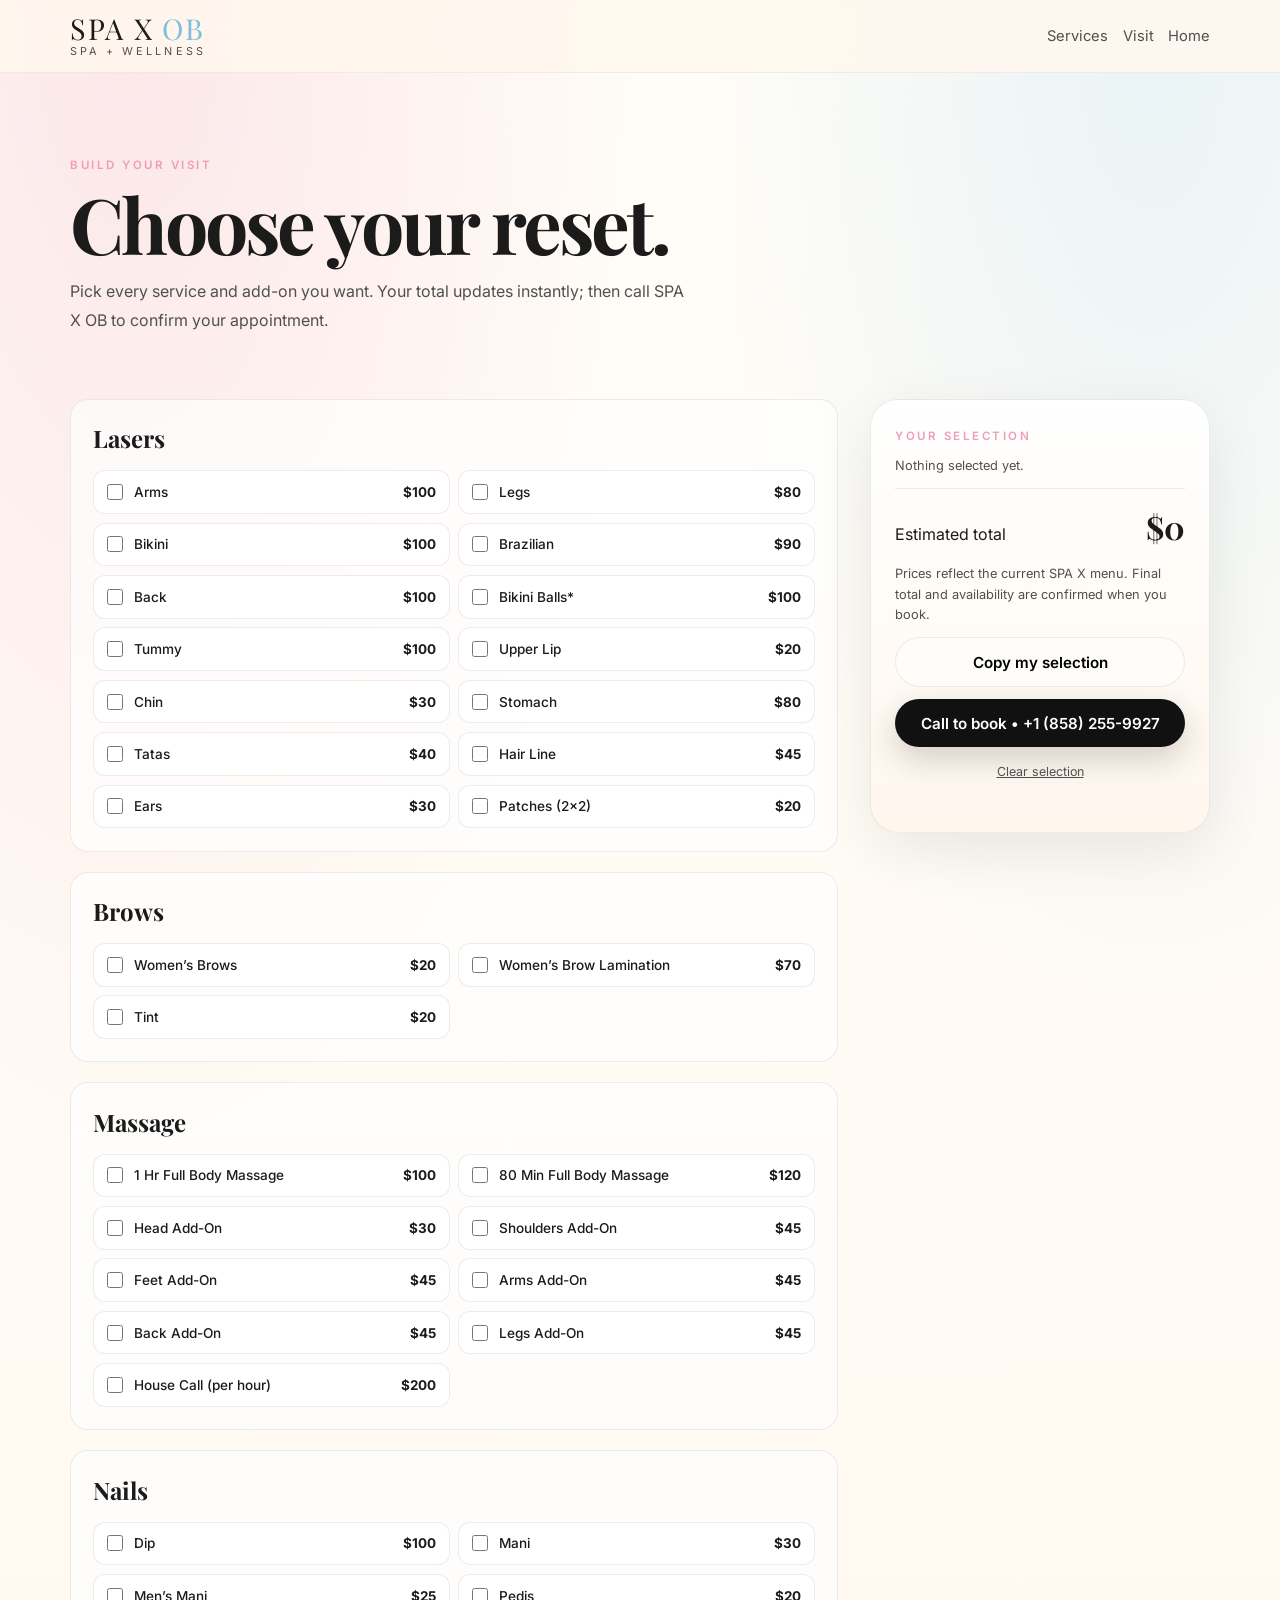
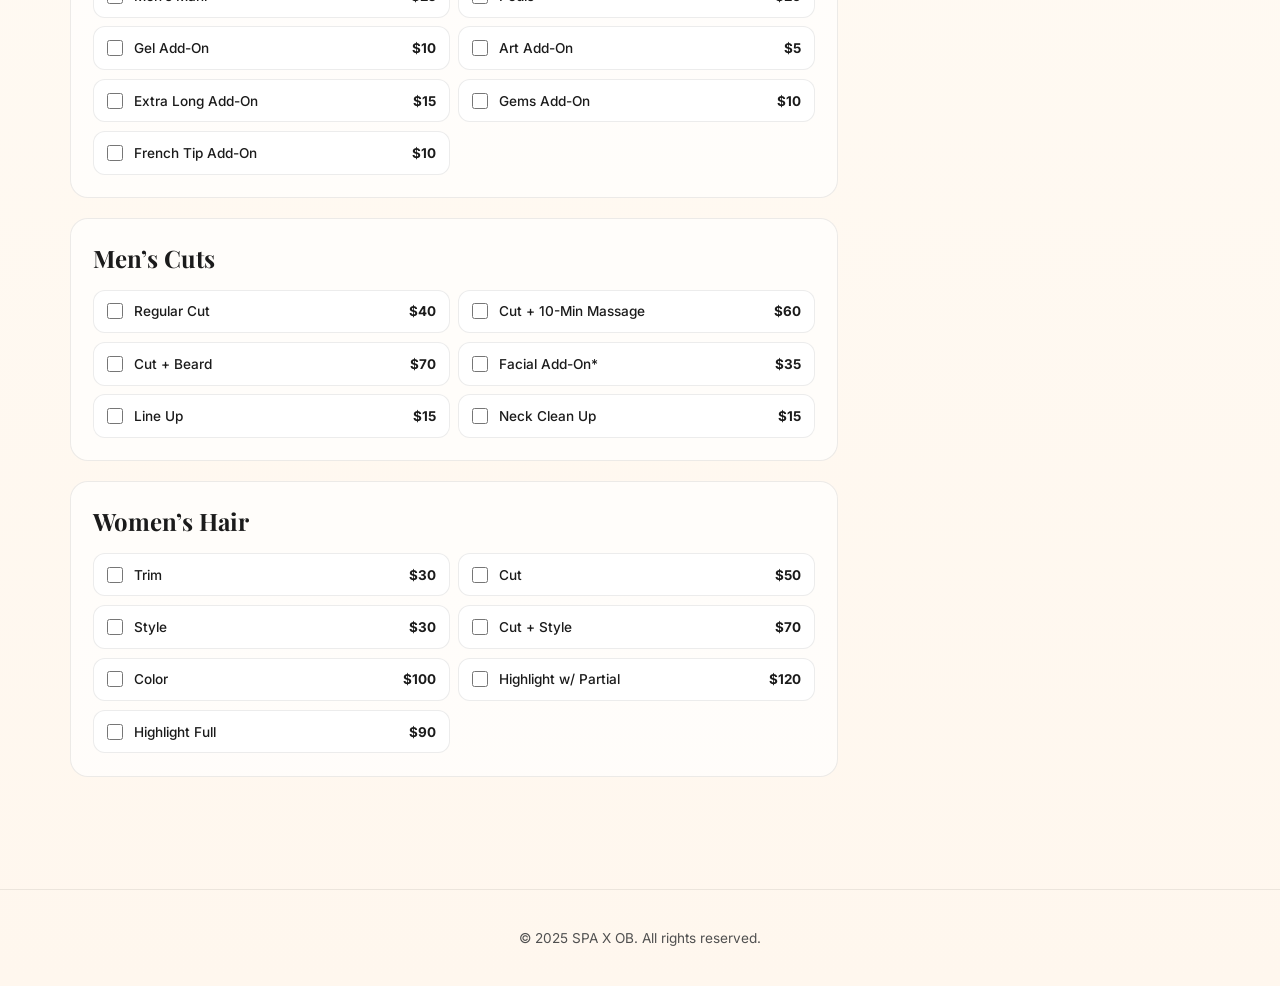
==== order.html @ 3a9cb7dc "Add SPA X service selection and total calculator" ====
<!doctype html><html lang="en"><head><meta charset="UTF-8"><meta name="viewport" content="width=device-width,initial-scale=1"><title>Build Your Visit | SPA X OB</title><meta name="description" content="Select SPA X OB services and see your estimated total."><link rel="preconnect" href="https://fonts.googleapis.com"><link rel="preconnect" href="https://fonts.gstatic.com" crossorigin><link href="https://fonts.googleapis.com/css2?family=Inter:wght@400;500;700&family=Playfair+Display:ital,wght@0,400;0,700;1,400&display=swap" rel="stylesheet"><link rel="stylesheet" href="styles.css"><link rel="stylesheet" href="order.css"></head><body><header class="topbar"><div class="container topbar__inner"><a class="brand" href="index.html"><span class="brand__title">SPA X <span class="brand__ob">OB</span></span><span class="brand__subtitle">Spa + Wellness</span></a><nav class="nav order-nav"><a href="index.html#services">Services</a><a href="index.html#visit">Visit</a><a href="index.html">Home</a></nav></div></header><main><section class="order-hero"><div class="container"><span class="eyebrow eyebrow--pink">Build Your Visit</span><h1>Choose your reset.</h1><p>Pick every service and add-on you want. Your total updates instantly; then call SPA X OB to confirm your appointment.</p></div></section><section class="order-section"><div class="container order-layout"><div><div id="service-groups" class="service-groups" aria-live="polite"></div></div><aside class="order-summary"><p class="eyebrow eyebrow--pink">Your Selection</p><div id="selected-items" class="selected-items"><p class="empty">Nothing selected yet.</p></div><div class="total-row"><span>Estimated total</span><strong id="total">$0</strong></div><p class="estimate-note">Prices reflect the current SPA X menu. Final total and availability are confirmed when you book.</p><button id="copy-order" class="button button--ghost button--wide" type="button">Copy my selection</button><a class="button button--primary button--wide" href="tel:+18582559927">Call to book • +1 (858) 255-9927</a><button id="clear-order" class="text-button" type="button">Clear selection</button><p id="copy-status" class="copy-status" aria-live="polite"></p></aside></div></section></main><footer class="site-footer"><div class="container site-footer__inner"><p>© 2025 SPA X OB. All rights reserved.</p></div></footer><script src="order.js"></script></body></html>
---- styles.css ----
:root {
  --cream: #fff7ee;
  --sand: #fffaf4;
  --blush: #f7c6d3;
  --pink: #f09cb8;
  --sunshine: #ffe494;
  --ocean: #7dbddf;
  --ocean-light: #b7ddf2;
  --coast: #111111;
  --text: #1b1b1b;
  --muted: #505050;
  --border: rgba(17, 17, 17, 0.08);
  --shadow: 0 20px 60px rgba(17, 17, 17, 0.08);
  --shadow-lg: 0 30px 80px rgba(17, 17, 17, 0.12);
  --radius: 28px;
  --radius-sm: 18px;
  font-family: 'Inter', system-ui, sans-serif;
  color: var(--text);
  background: var(--cream);
}

* { box-sizing: border-box; margin: 0; }
html { scroll-behavior: smooth; }

body {
  background:
    radial-gradient(ellipse at 10% 0%, rgba(247,198,211,0.4), transparent 32%),
    radial-gradient(ellipse at 90% 0%, rgba(183,221,242,0.3), transparent 28%),
    linear-gradient(180deg, #fffdf8 0%, var(--cream) 100%);
  color: var(--text);
}

a { color: inherit; text-decoration: none; }
button { font: inherit; }
img { max-width: 100%; display: block; }

.container { width: min(1140px, calc(100% - 2.5rem)); margin: 0 auto; }
.site-shell { padding-bottom: 0; }

/* ─── TOPBAR ─── */
.topbar {
  position: sticky; top: 0; z-index: 30;
  backdrop-filter: blur(20px);
  background: rgba(255,247,238,0.86);
  border-bottom: 1px solid rgba(17,17,17,0.05);
}
.topbar__inner {
  display: flex; align-items: center; justify-content: space-between;
  gap: 1rem; padding: 0.9rem 0;
}
.brand { display: inline-flex; flex-direction: column; gap: 0.05rem; }
.brand__title {
  font-family: 'Playfair Display', Georgia, serif;
  font-size: 1.8rem; letter-spacing: 0.06em;
  text-transform: uppercase; line-height: 1;
}
.brand__ob { color: var(--ocean); }
.brand__subtitle {
  font-size: 0.68rem; text-transform: uppercase;
  letter-spacing: 0.28em; color: var(--muted);
}
.nav { display: flex; align-items: center; gap: 0.9rem; color: var(--muted); font-size: 0.92rem; }
.nav a { transition: color 0.2s; }
.nav a:hover { color: var(--coast); }

.menu-toggle {
  display: none; width: 44px; height: 44px;
  border: 1px solid var(--border); border-radius: 999px;
  background: rgba(255,255,255,0.9);
  align-items: center; justify-content: center;
  flex-direction: column; gap: 4px; padding: 0; cursor: pointer;
}
.menu-toggle span { display: block; width: 17px; height: 2px; border-radius: 2px; background: var(--coast); }

/* ─── BUTTONS ─── */
.button {
  display: inline-flex; align-items: center; justify-content: center;
  border-radius: 999px; padding: 0.9rem 1.5rem;
  font-weight: 600; font-size: 0.95rem;
  transition: transform 0.2s, box-shadow 0.2s, background 0.2s;
  border: none;
}
.button:hover { transform: translateY(-2px); }
.button--primary, .button--nav { background: var(--coast); color: white; box-shadow: 0 12px 32px rgba(17,17,17,0.18); }
.button--light { background: rgba(255,255,255,0.92); color: var(--coast); border: 1px solid var(--border); }
.button--ghost { border: 1px solid var(--border); background: rgba(255,255,255,0.5); }
.button--wide { width: 100%; }

/* ─── HERO ─── */
.hero { padding: 4rem 0 3rem; }
.hero__grid--single { display: grid; grid-template-columns: 1fr; }
.hero-photo-card {
  position: relative; overflow: hidden;
  min-height: 78vh; border-radius: var(--radius);
  box-shadow: var(--shadow-lg);
}
.hero-photo-card__image {
  position: absolute; inset: 0; width: 100%; height: 100%; object-fit: cover;
}
.hero-photo-card__overlay {
  position: absolute; inset: 0;
  background: linear-gradient(95deg, rgba(255,247,238,0.97) 0%, rgba(255,247,238,0.82) 32%, rgba(255,247,238,0.2) 68%, rgba(255,247,238,0.05) 100%);
}
.hero-photo-card__content {
  position: relative; z-index: 1; padding: 3.5rem; max-width: 36rem;
}
.hero-photo-card__content h1 {
  font-family: 'Playfair Display', Georgia, serif;
  font-size: clamp(3.2rem, 6.5vw, 5.8rem);
  line-height: 0.96; letter-spacing: -0.03em; color: var(--coast);
}
.hero__lede { color: var(--muted); line-height: 1.8; margin-top: 1.4rem; max-width: 52ch; }
.hero__actions { display: flex; gap: 1rem; flex-wrap: wrap; margin-top: 2rem; }

/* ─── TYPOGRAPHY ─── */
.eyebrow {
  display: inline-block; margin-bottom: 0.85rem;
  text-transform: uppercase; letter-spacing: 0.22em;
  font-size: 0.72rem; font-weight: 600; color: var(--ocean);
}
.eyebrow--pink { color: var(--pink); }

.section h2, .visit-card h2 {
  font-family: 'Playfair Display', Georgia, serif;
  font-size: clamp(1.8rem, 3.5vw, 2.8rem);
  line-height: 1.05; letter-spacing: -0.02em; color: var(--coast);
  margin-bottom: 1rem;
}
.section p, .card p, .feature-list li, .price-card p, .visit-card p,
.hours-list li, .pricing-note, .contact-card__note {
  color: var(--muted); line-height: 1.8; font-size: 0.98rem;
}

/* ─── SECTIONS ─── */
.section { padding: 5rem 0; }
.section--soft { background: rgba(255,255,255,0.4); }
.section--accent { background: linear-gradient(135deg, #0f1f26, #1e3640); color: white; }
.section--accent h2, .section--accent .eyebrow, .section--accent .feature-list li { color: white; }

.split-grid, .cta-panel, .visit-grid {
  display: grid; grid-template-columns: repeat(2, minmax(0,1fr));
  gap: 3rem; align-items: center;
}
.split-grid--center { align-items: start; }

/* ─── ABOUT ─── */
.about-photos { display: grid; grid-template-rows: 1fr 1fr; gap: 1rem; }
.about-photos--single { grid-template-rows: 1fr; }
.about-photos__img {
  width: 100%; height: 100%; min-height: 220px;
  object-fit: cover; border-radius: var(--radius);
  box-shadow: var(--shadow);
}

/* ─── CARDS ─── */
.cards, .pricing-grid {
  display: grid; grid-template-columns: repeat(3, minmax(0,1fr));
  gap: 1.5rem; margin-top: 2.5rem;
}
.card, .price-card, .visit-card, .contact-card {
  padding: 2rem; border-radius: var(--radius);
  background: linear-gradient(180deg, rgba(255,255,255,0.96), rgba(255,255,255,0.78));
  border: 1px solid var(--border); box-shadow: var(--shadow);
}
.card__icon { font-size: 2rem; margin-bottom: 1rem; }
.card h3, .price-card h3, .visit-card h2 {
  font-family: 'Playfair Display', Georgia, serif;
  font-size: 1.35rem; color: var(--coast); margin-bottom: 0.75rem;
}

/* ─── FULL SERVICES MENU ─── */
.service-menu {
  display: grid; grid-template-columns: repeat(2, minmax(0, 1fr));
  gap: 1.5rem; margin-top: 2.5rem;
}
.service-menu__group {
  padding: 1.8rem; border: 1px solid var(--border); border-radius: var(--radius-sm);
  background: rgba(255,255,255,0.62);
}
.service-menu__label {
  color: var(--pink) !important; font-size: 0.72rem !important; font-weight: 700;
  letter-spacing: 0.16em; text-transform: uppercase;
}
.service-menu__group h3 {
  color: var(--coast); font-family: 'Playfair Display', Georgia, serif;
  font-size: 1.45rem; margin: 0.45rem 0 1rem;
}
.service-menu__group ul { list-style: none; padding: 0; }
.service-menu__group li {
  align-items: baseline; border-top: 1px solid var(--border); display: flex;
  gap: 1rem; justify-content: space-between; padding: 0.72rem 0;
}
.service-menu__group li span { color: var(--coast); font-size: 0.94rem; font-weight: 600; }
.service-menu__group li small { color: var(--muted); font-size: 0.78rem; text-align: right; }
.services-note { margin: 1.5rem auto 0; max-width: 750px; text-align: center; }

/* ─── PRICING ─── */
.price-card__label {
  margin-bottom: 0.75rem; text-transform: uppercase;
  letter-spacing: 0.16em; font-size: 0.78rem; color: var(--pink); font-weight: 600;
}
.price-card__price { font-size: 1.2rem; font-weight: 700; color: var(--coast); margin-bottom: 0.5rem; }
.price-card--featured {
  background: linear-gradient(180deg, #fff, rgba(255,244,233,0.9));
  transform: translateY(-6px); border-color: rgba(240,156,184,0.3);
  box-shadow: var(--shadow-lg);
}
.pricing-note { margin-top: 1.5rem; text-align: center; }

/* ─── GALLERY ─── */
.gallery-grid {
  display: grid;
  grid-template-columns: 1.3fr 0.7fr 0.7fr;
  grid-template-rows: auto auto;
  gap: 1rem; margin-top: 2.5rem;
}
.gallery-card {
  border-radius: var(--radius); overflow: hidden;
  box-shadow: var(--shadow); border: 1px solid var(--border);
}
.gallery-card img { width: 100%; height: 100%; min-height: 240px; object-fit: cover; }
.gallery-card--tall { grid-row: span 2; }
.gallery-card--tall img { min-height: 100%; }

/* ─── FEATURE LIST ─── */
.feature-list { list-style: none; padding: 0; display: grid; gap: 0.8rem; }
.feature-list li {
  padding: 1rem 1.3rem; border: 1px solid rgba(255,255,255,0.15);
  border-radius: var(--radius-sm); background: rgba(255,255,255,0.06);
  font-size: 0.98rem;
}

/* ─── VISIT ─── */
.visit-grid { align-items: stretch; }
.hours-list { list-style: none; padding: 0; margin-top: 1rem; }
.hours-list li {
  display: flex; justify-content: space-between; gap: 1rem;
  padding: 0.6rem 0; border-top: 1px solid rgba(17,17,17,0.07);
}

/* ─── CONTACT ─── */
.contact-card { display: grid; gap: 1rem; }
.contact-card__note { margin-top: 0.25rem; text-align: center; font-size: 0.88rem; }

/* ─── FOOTER ─── */
.site-footer {
  padding: 2.5rem 0; margin-top: 2rem;
  border-top: 1px solid var(--border);
  text-align: center; color: var(--muted); font-size: 0.85rem;
}
.site-footer__inner { display: flex; flex-direction: column; gap: 0.4rem; align-items: center; }
.site-footer__credit a { color: var(--ocean); font-weight: 600; transition: color 0.2s; }
.site-footer__credit a:hover { color: var(--coast); }

/* ─── RESPONSIVE ─── */
@media (max-width: 900px) {
  .split-grid, .cta-panel, .cards, .pricing-grid, .service-menu, .visit-grid, .gallery-grid {
    grid-template-columns: 1fr;
  }
  .topbar__inner { flex-wrap: wrap; }
  .menu-toggle { display: inline-flex; margin-left: auto; }
  .nav {
    display: none; width: 100%; flex-direction: column;
    align-items: flex-start; gap: 0; padding: 0.6rem 0 0.3rem;
    margin-top: 0.2rem; border-top: 1px solid var(--border); order: 3;
  }
  .nav.nav--open { display: flex; }
  .nav a { width: 100%; padding: 0.9rem 0.3rem; border-bottom: 1px solid var(--border); }
  .button--nav { display: none; }
  .hero-photo-card { min-height: 70vh; }
  .hero-photo-card__overlay {
    background: linear-gradient(180deg, rgba(255,247,238,0.94) 0%, rgba(255,247,238,0.8) 38%, rgba(255,247,238,0.2) 75%, transparent 100%);
  }
  .hero-photo-card__content { padding: 2rem 1.5rem; max-width: 100%; }
  .gallery-card--tall { grid-row: auto; }
  .about-photos { grid-template-rows: auto; grid-template-columns: 1fr 1fr; }
  .about-photos--single { grid-template-columns: 1fr; }
}

@media (min-width: 901px) {
  .nav { display: flex !important; }
}

@media (max-width: 640px) {
  .container { width: min(1140px, calc(100% - 1.25rem)); }
  .hero { padding-top: 2.5rem; }
  .hero-photo-card__content h1 { font-size: clamp(2.6rem, 12vw, 4.2rem); }
  .hero__actions { flex-direction: column; }
  .button { width: 100%; }
  .hours-list li { flex-direction: column; gap: 0.15rem; }
  .about-photos { grid-template-columns: 1fr; }
}
---- order.css ----
.order-hero{padding:5rem 0 2.5rem}.order-hero h1{font-family:'Playfair Display',Georgia,serif;font-size:clamp(3rem,6vw,5.6rem);letter-spacing:-.04em;line-height:.98}.order-hero p{color:var(--muted);line-height:1.8;max-width:620px;margin-top:1rem}.order-section{padding:1.5rem 0 5rem}.order-layout{display:grid;grid-template-columns:minmax(0,1fr) 340px;gap:2rem;align-items:start}.service-groups{display:grid;gap:1.25rem}.order-group{border:1px solid var(--border);background:#ffffffa8;border-radius:var(--radius-sm);padding:1.4rem}.order-group h2{font-family:'Playfair Display',Georgia,serif;margin-bottom:1rem;font-size:1.5rem}.order-options{display:grid;grid-template-columns:repeat(2,minmax(0,1fr));gap:.55rem}.order-option{align-items:center;display:grid;grid-template-columns:auto 1fr auto;gap:.65rem;padding:.8rem;border:1px solid var(--border);border-radius:12px;cursor:pointer;background:#fff;transition:border-color .2s,background .2s}.order-option:has(input:checked){border-color:var(--pink);background:#fff4f7}.order-option input{accent-color:var(--pink);width:1rem;height:1rem}.order-option span{font-size:.85rem;font-weight:500}.order-option b{font-size:.84rem}.order-summary{background:linear-gradient(180deg,#fff,#fff7ee);border:1px solid var(--border);border-radius:var(--radius);box-shadow:var(--shadow);padding:1.5rem;position:sticky;top:6rem}.selected-items{border-bottom:1px solid var(--border);margin:0 0 1rem;padding-bottom:.7rem}.empty,.estimate-note,.copy-status{color:var(--muted);font-size:.8rem;line-height:1.6}.selected-item{display:flex;justify-content:space-between;gap:.5rem;padding:.5rem 0;font-size:.8rem}.selected-item>div{display:flex;align-items:center;gap:.35rem;white-space:nowrap}.selected-item button{border:1px solid var(--border);background:#fff;border-radius:50%;width:20px;height:20px;line-height:1;cursor:pointer}.total-row{display:flex;justify-content:space-between;align-items:baseline;margin:1rem 0}.total-row strong{font-size:2rem;font-family:'Playfair Display',Georgia,serif}.order-summary .button{margin-top:.75rem}.text-button{display:block;margin:1rem auto 0;background:none;border:0;color:var(--muted);font-size:.78rem;text-decoration:underline;cursor:pointer}.copy-status{text-align:center;margin-top:.7rem;min-height:1.3em}@media(max-width:900px){.order-layout{grid-template-columns:1fr}.order-summary{position:static}.order-options{grid-template-columns:1fr}}
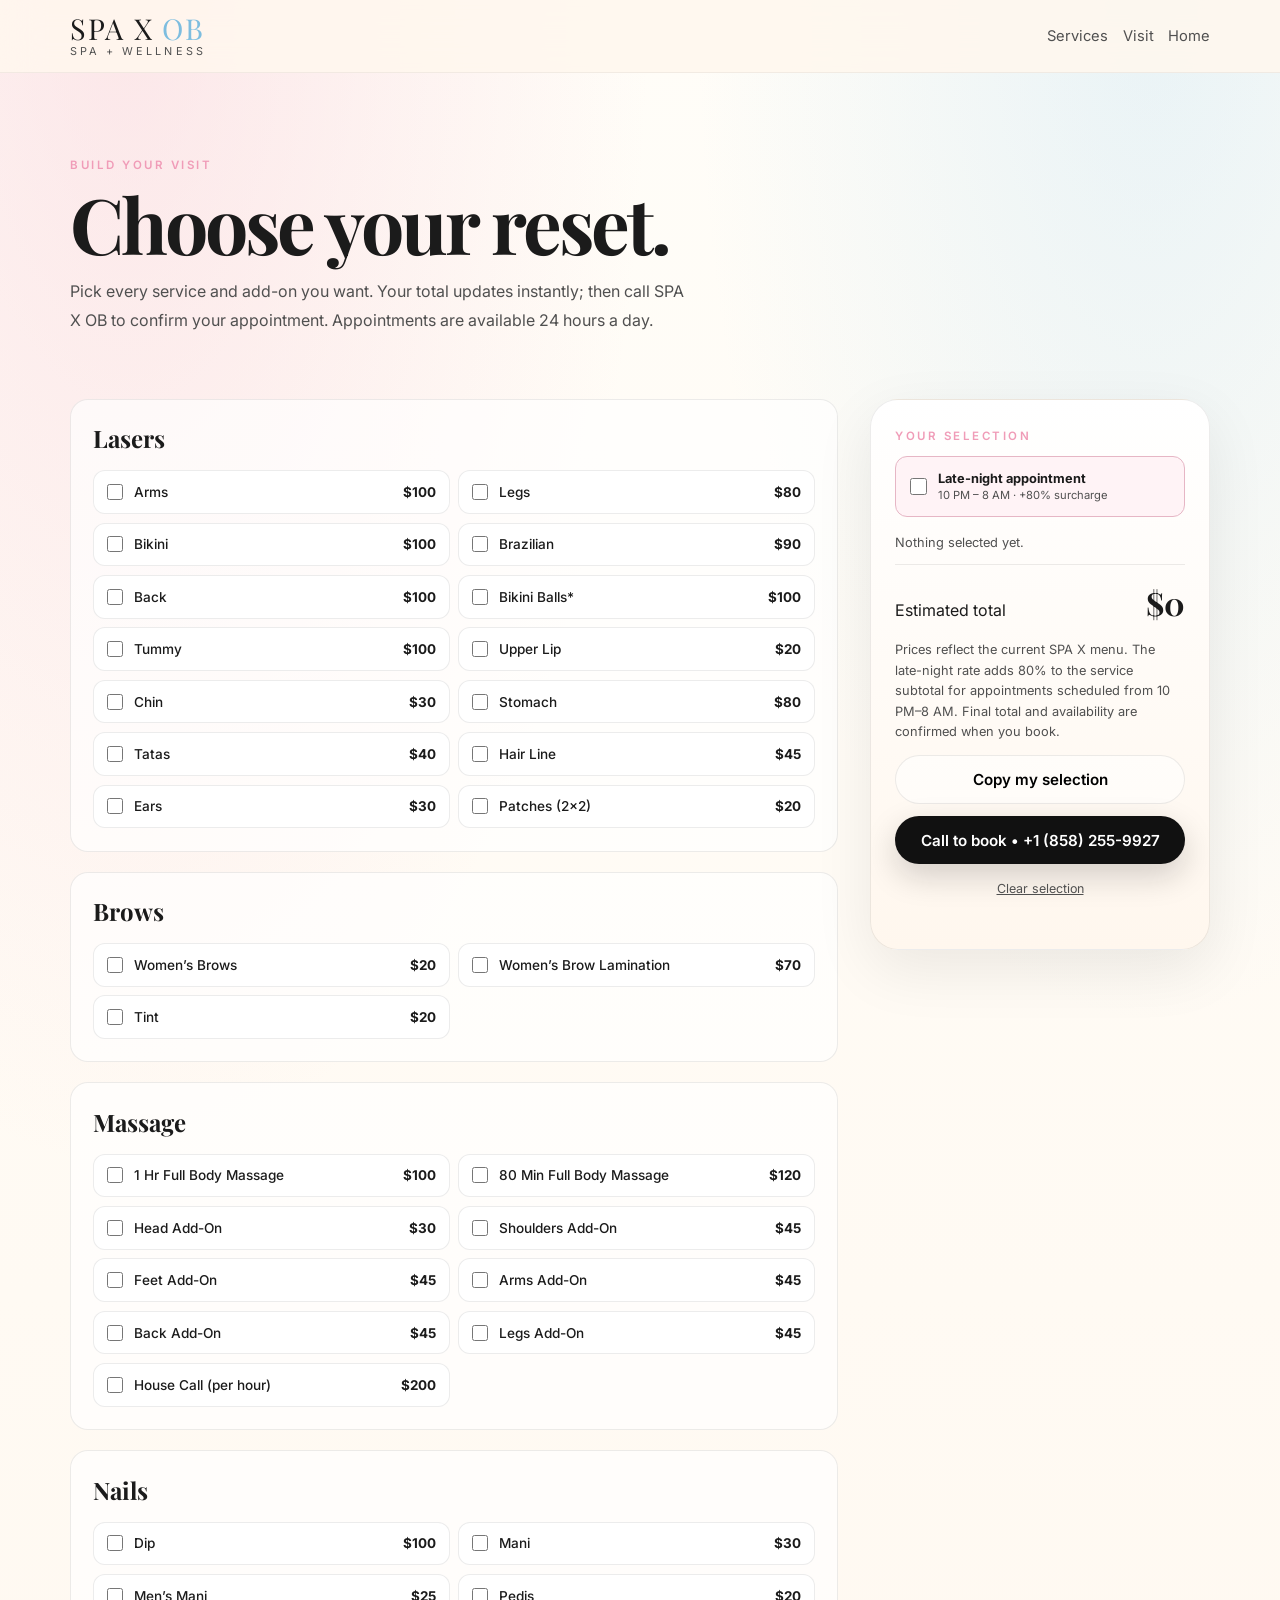
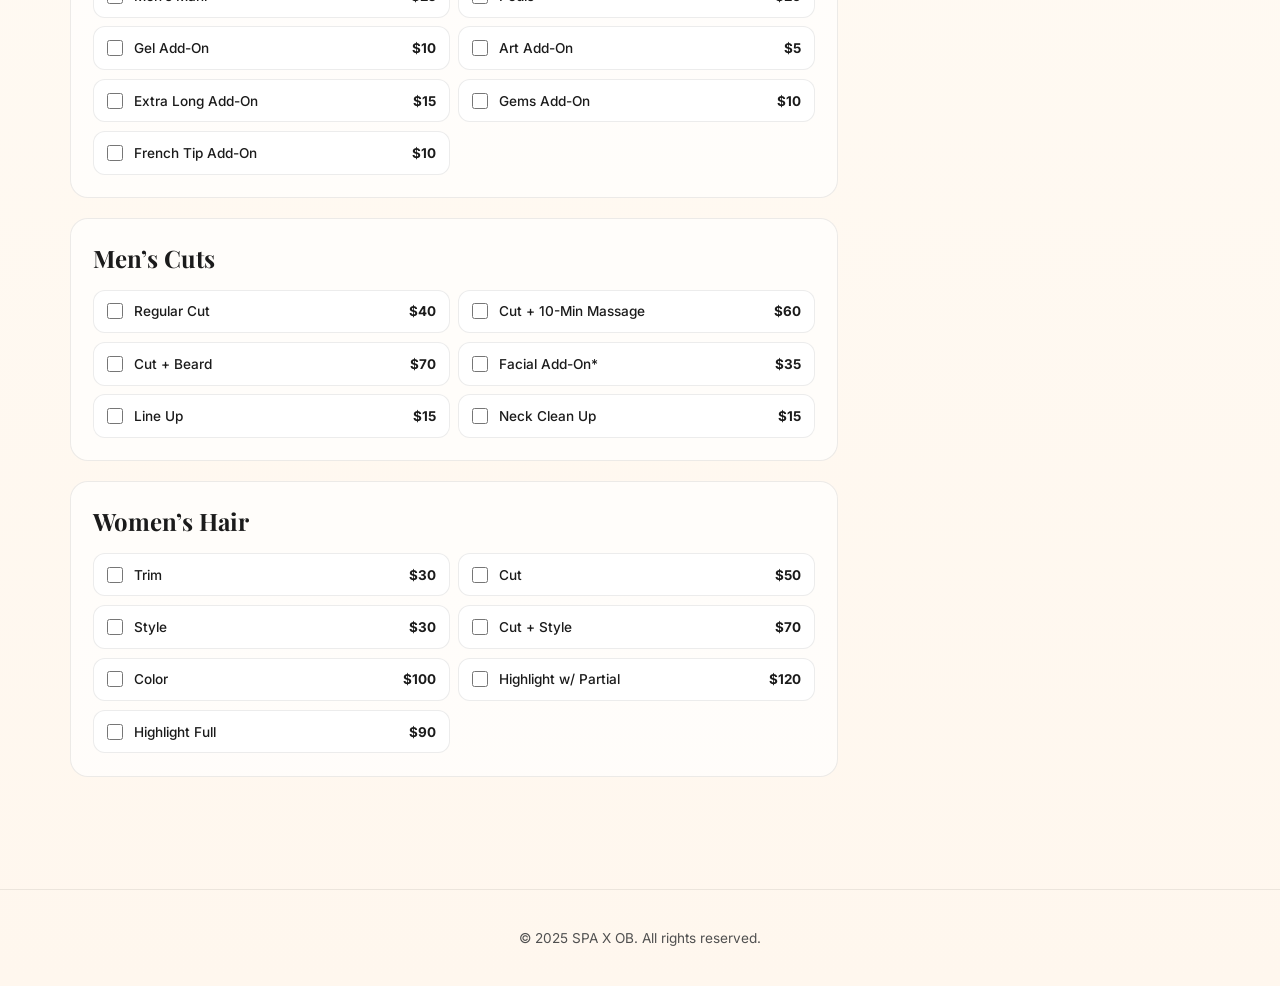
==== commit cc05e698: "Add 24-hour availability and late-night pricing" ====
--- a/order.html
+++ b/order.html
@@ -1 +1 @@
-<!doctype html><html lang="en"><head><meta charset="UTF-8"><meta name="viewport" content="width=device-width,initial-scale=1"><title>Build Your Visit | SPA X OB</title><meta name="description" content="Select SPA X OB services and see your estimated total."><link rel="preconnect" href="https://fonts.googleapis.com"><link rel="preconnect" href="https://fonts.gstatic.com" crossorigin><link href="https://fonts.googleapis.com/css2?family=Inter:wght@400;500;700&family=Playfair+Display:ital,wght@0,400;0,700;1,400&display=swap" rel="stylesheet"><link rel="stylesheet" href="styles.css"><link rel="stylesheet" href="order.css"></head><body><header class="topbar"><div class="container topbar__inner"><a class="brand" href="index.html"><span class="brand__title">SPA X <span class="brand__ob">OB</span></span><span class="brand__subtitle">Spa + Wellness</span></a><nav class="nav order-nav"><a href="index.html#services">Services</a><a href="index.html#visit">Visit</a><a href="index.html">Home</a></nav></div></header><main><section class="order-hero"><div class="container"><span class="eyebrow eyebrow--pink">Build Your Visit</span><h1>Choose your reset.</h1><p>Pick every service and add-on you want. Your total updates instantly; then call SPA X OB to confirm your appointment.</p></div></section><section class="order-section"><div class="container order-layout"><div><div id="service-groups" class="service-groups" aria-live="polite"></div></div><aside class="order-summary"><p class="eyebrow eyebrow--pink">Your Selection</p><div id="selected-items" class="selected-items"><p class="empty">Nothing selected yet.</p></div><div class="total-row"><span>Estimated total</span><strong id="total">$0</strong></div><p class="estimate-note">Prices reflect the current SPA X menu. Final total and availability are confirmed when you book.</p><button id="copy-order" class="button button--ghost button--wide" type="button">Copy my selection</button><a class="button button--primary button--wide" href="tel:+18582559927">Call to book • +1 (858) 255-9927</a><button id="clear-order" class="text-button" type="button">Clear selection</button><p id="copy-status" class="copy-status" aria-live="polite"></p></aside></div></section></main><footer class="site-footer"><div class="container site-footer__inner"><p>© 2025 SPA X OB. All rights reserved.</p></div></footer><script src="order.js"></script></body></html>+<!doctype html><html lang="en"><head><meta charset="UTF-8"><meta name="viewport" content="width=device-width,initial-scale=1"><title>Build Your Visit | SPA X OB</title><meta name="description" content="Select SPA X OB services and see your estimated total."><link rel="preconnect" href="https://fonts.googleapis.com"><link rel="preconnect" href="https://fonts.gstatic.com" crossorigin><link href="https://fonts.googleapis.com/css2?family=Inter:wght@400;500;700&family=Playfair+Display:ital,wght@0,400;0,700;1,400&display=swap" rel="stylesheet"><link rel="stylesheet" href="styles.css"><link rel="stylesheet" href="order.css"></head><body><header class="topbar"><div class="container topbar__inner"><a class="brand" href="index.html"><span class="brand__title">SPA X <span class="brand__ob">OB</span></span><span class="brand__subtitle">Spa + Wellness</span></a><nav class="nav order-nav"><a href="index.html#services">Services</a><a href="index.html#visit">Visit</a><a href="index.html">Home</a></nav></div></header><main><section class="order-hero"><div class="container"><span class="eyebrow eyebrow--pink">Build Your Visit</span><h1>Choose your reset.</h1><p>Pick every service and add-on you want. Your total updates instantly; then call SPA X OB to confirm your appointment. Appointments are available 24 hours a day.</p></div></section><section class="order-section"><div class="container order-layout"><div><div id="service-groups" class="service-groups" aria-live="polite"></div></div><aside class="order-summary"><p class="eyebrow eyebrow--pink">Your Selection</p><label class="late-night-toggle"><input id="late-night" type="checkbox"><span><b>Late-night appointment</b><small>10 PM – 8 AM · +80% surcharge</small></span></label><div id="selected-items" class="selected-items"><p class="empty">Nothing selected yet.</p></div><div class="total-row"><span>Estimated total</span><strong id="total">$0</strong></div><p class="estimate-note">Prices reflect the current SPA X menu. The late-night rate adds 80% to the service subtotal for appointments scheduled from 10 PM–8 AM. Final total and availability are confirmed when you book.</p><button id="copy-order" class="button button--ghost button--wide" type="button">Copy my selection</button><a class="button button--primary button--wide" href="tel:+18582559927">Call to book • +1 (858) 255-9927</a><button id="clear-order" class="text-button" type="button">Clear selection</button><p id="copy-status" class="copy-status" aria-live="polite"></p></aside></div></section></main><footer class="site-footer"><div class="container site-footer__inner"><p>© 2025 SPA X OB. All rights reserved.</p></div></footer><script src="order.js"></script></body></html>
--- a/styles.css
+++ b/styles.css
@@ -71,6 +71,11 @@
   flex-direction: column; gap: 4px; padding: 0; cursor: pointer;
 }
 .menu-toggle span { display: block; width: 17px; height: 2px; border-radius: 2px; background: var(--coast); }
+
+.availability-bar { background: var(--coast); color: white; }
+.availability-bar .container { min-height: 42px; display: flex; align-items: center; justify-content: center; gap: 1rem; text-align: center; font-size: 0.72rem; font-weight: 700; letter-spacing: 0.12em; }
+.availability-bar a { color: var(--sunshine); white-space: nowrap; }
+.availability-bar a b { margin-left: 0.25rem; }
 
 /* ─── BUTTONS ─── */
 .button {
@@ -284,6 +289,7 @@
 @media (max-width: 640px) {
   .container { width: min(1140px, calc(100% - 1.25rem)); }
   .hero { padding-top: 2.5rem; }
+  .availability-bar .container { min-height: 48px; flex-wrap: wrap; gap: 0.2rem 0.8rem; padding: 0.45rem 0; font-size: 0.61rem; }
   .hero-photo-card__content h1 { font-size: clamp(2.6rem, 12vw, 4.2rem); }
   .hero__actions { flex-direction: column; }
   .button { width: 100%; }
--- a/order.css
+++ b/order.css
@@ -1 +1 @@
-.order-hero{padding:5rem 0 2.5rem}.order-hero h1{font-family:'Playfair Display',Georgia,serif;font-size:clamp(3rem,6vw,5.6rem);letter-spacing:-.04em;line-height:.98}.order-hero p{color:var(--muted);line-height:1.8;max-width:620px;margin-top:1rem}.order-section{padding:1.5rem 0 5rem}.order-layout{display:grid;grid-template-columns:minmax(0,1fr) 340px;gap:2rem;align-items:start}.service-groups{display:grid;gap:1.25rem}.order-group{border:1px solid var(--border);background:#ffffffa8;border-radius:var(--radius-sm);padding:1.4rem}.order-group h2{font-family:'Playfair Display',Georgia,serif;margin-bottom:1rem;font-size:1.5rem}.order-options{display:grid;grid-template-columns:repeat(2,minmax(0,1fr));gap:.55rem}.order-option{align-items:center;display:grid;grid-template-columns:auto 1fr auto;gap:.65rem;padding:.8rem;border:1px solid var(--border);border-radius:12px;cursor:pointer;background:#fff;transition:border-color .2s,background .2s}.order-option:has(input:checked){border-color:var(--pink);background:#fff4f7}.order-option input{accent-color:var(--pink);width:1rem;height:1rem}.order-option span{font-size:.85rem;font-weight:500}.order-option b{font-size:.84rem}.order-summary{background:linear-gradient(180deg,#fff,#fff7ee);border:1px solid var(--border);border-radius:var(--radius);box-shadow:var(--shadow);padding:1.5rem;position:sticky;top:6rem}.selected-items{border-bottom:1px solid var(--border);margin:0 0 1rem;padding-bottom:.7rem}.empty,.estimate-note,.copy-status{color:var(--muted);font-size:.8rem;line-height:1.6}.selected-item{display:flex;justify-content:space-between;gap:.5rem;padding:.5rem 0;font-size:.8rem}.selected-item>div{display:flex;align-items:center;gap:.35rem;white-space:nowrap}.selected-item button{border:1px solid var(--border);background:#fff;border-radius:50%;width:20px;height:20px;line-height:1;cursor:pointer}.total-row{display:flex;justify-content:space-between;align-items:baseline;margin:1rem 0}.total-row strong{font-size:2rem;font-family:'Playfair Display',Georgia,serif}.order-summary .button{margin-top:.75rem}.text-button{display:block;margin:1rem auto 0;background:none;border:0;color:var(--muted);font-size:.78rem;text-decoration:underline;cursor:pointer}.copy-status{text-align:center;margin-top:.7rem;min-height:1.3em}@media(max-width:900px){.order-layout{grid-template-columns:1fr}.order-summary{position:static}.order-options{grid-template-columns:1fr}}+.order-hero{padding:5rem 0 2.5rem}.order-hero h1{font-family:'Playfair Display',Georgia,serif;font-size:clamp(3rem,6vw,5.6rem);letter-spacing:-.04em;line-height:.98}.order-hero p{color:var(--muted);line-height:1.8;max-width:620px;margin-top:1rem}.order-section{padding:1.5rem 0 5rem}.order-layout{display:grid;grid-template-columns:minmax(0,1fr) 340px;gap:2rem;align-items:start}.service-groups{display:grid;gap:1.25rem}.order-group{border:1px solid var(--border);background:#ffffffa8;border-radius:var(--radius-sm);padding:1.4rem}.order-group h2{font-family:'Playfair Display',Georgia,serif;margin-bottom:1rem;font-size:1.5rem}.order-options{display:grid;grid-template-columns:repeat(2,minmax(0,1fr));gap:.55rem}.order-option{align-items:center;display:grid;grid-template-columns:auto 1fr auto;gap:.65rem;padding:.8rem;border:1px solid var(--border);border-radius:12px;cursor:pointer;background:#fff;transition:border-color .2s,background .2s}.order-option:has(input:checked){border-color:var(--pink);background:#fff4f7}.order-option input{accent-color:var(--pink);width:1rem;height:1rem}.order-option span{font-size:.85rem;font-weight:500}.order-option b{font-size:.84rem}.order-summary{background:linear-gradient(180deg,#fff,#fff7ee);border:1px solid var(--border);border-radius:var(--radius);box-shadow:var(--shadow);padding:1.5rem;position:sticky;top:6rem}.late-night-toggle{display:flex;align-items:center;gap:.7rem;padding:.85rem;margin:0 0 1rem;border:1px solid #e6b6c5;border-radius:12px;background:#fff3f6;cursor:pointer}.late-night-toggle input{width:1.1rem;height:1.1rem;accent-color:var(--pink)}.late-night-toggle span{display:grid;gap:.12rem}.late-night-toggle b{font-size:.8rem}.late-night-toggle small{font-size:.7rem;color:var(--muted)}.selected-items{border-bottom:1px solid var(--border);margin:0 0 1rem;padding-bottom:.7rem}.empty,.estimate-note,.copy-status{color:var(--muted);font-size:.8rem;line-height:1.6}.selected-item{display:flex;justify-content:space-between;gap:.5rem;padding:.5rem 0;font-size:.8rem}.selected-item>div{display:flex;align-items:center;gap:.35rem;white-space:nowrap}.selected-item button{border:1px solid var(--border);background:#fff;border-radius:50%;width:20px;height:20px;line-height:1;cursor:pointer}.selected-item--surcharge{margin-top:.35rem;padding-top:.65rem;border-top:1px dashed var(--border);color:#a44a68}.selected-item--surcharge small{font-size:.67rem}.total-row{display:flex;justify-content:space-between;align-items:baseline;margin:1rem 0}.total-row strong{font-size:2rem;font-family:'Playfair Display',Georgia,serif}.order-summary .button{margin-top:.75rem}.text-button{display:block;margin:1rem auto 0;background:none;border:0;color:var(--muted);font-size:.78rem;text-decoration:underline;cursor:pointer}.copy-status{text-align:center;margin-top:.7rem;min-height:1.3em}@media(max-width:900px){.order-layout{grid-template-columns:1fr}.order-summary{position:static}.order-options{grid-template-columns:1fr}}
